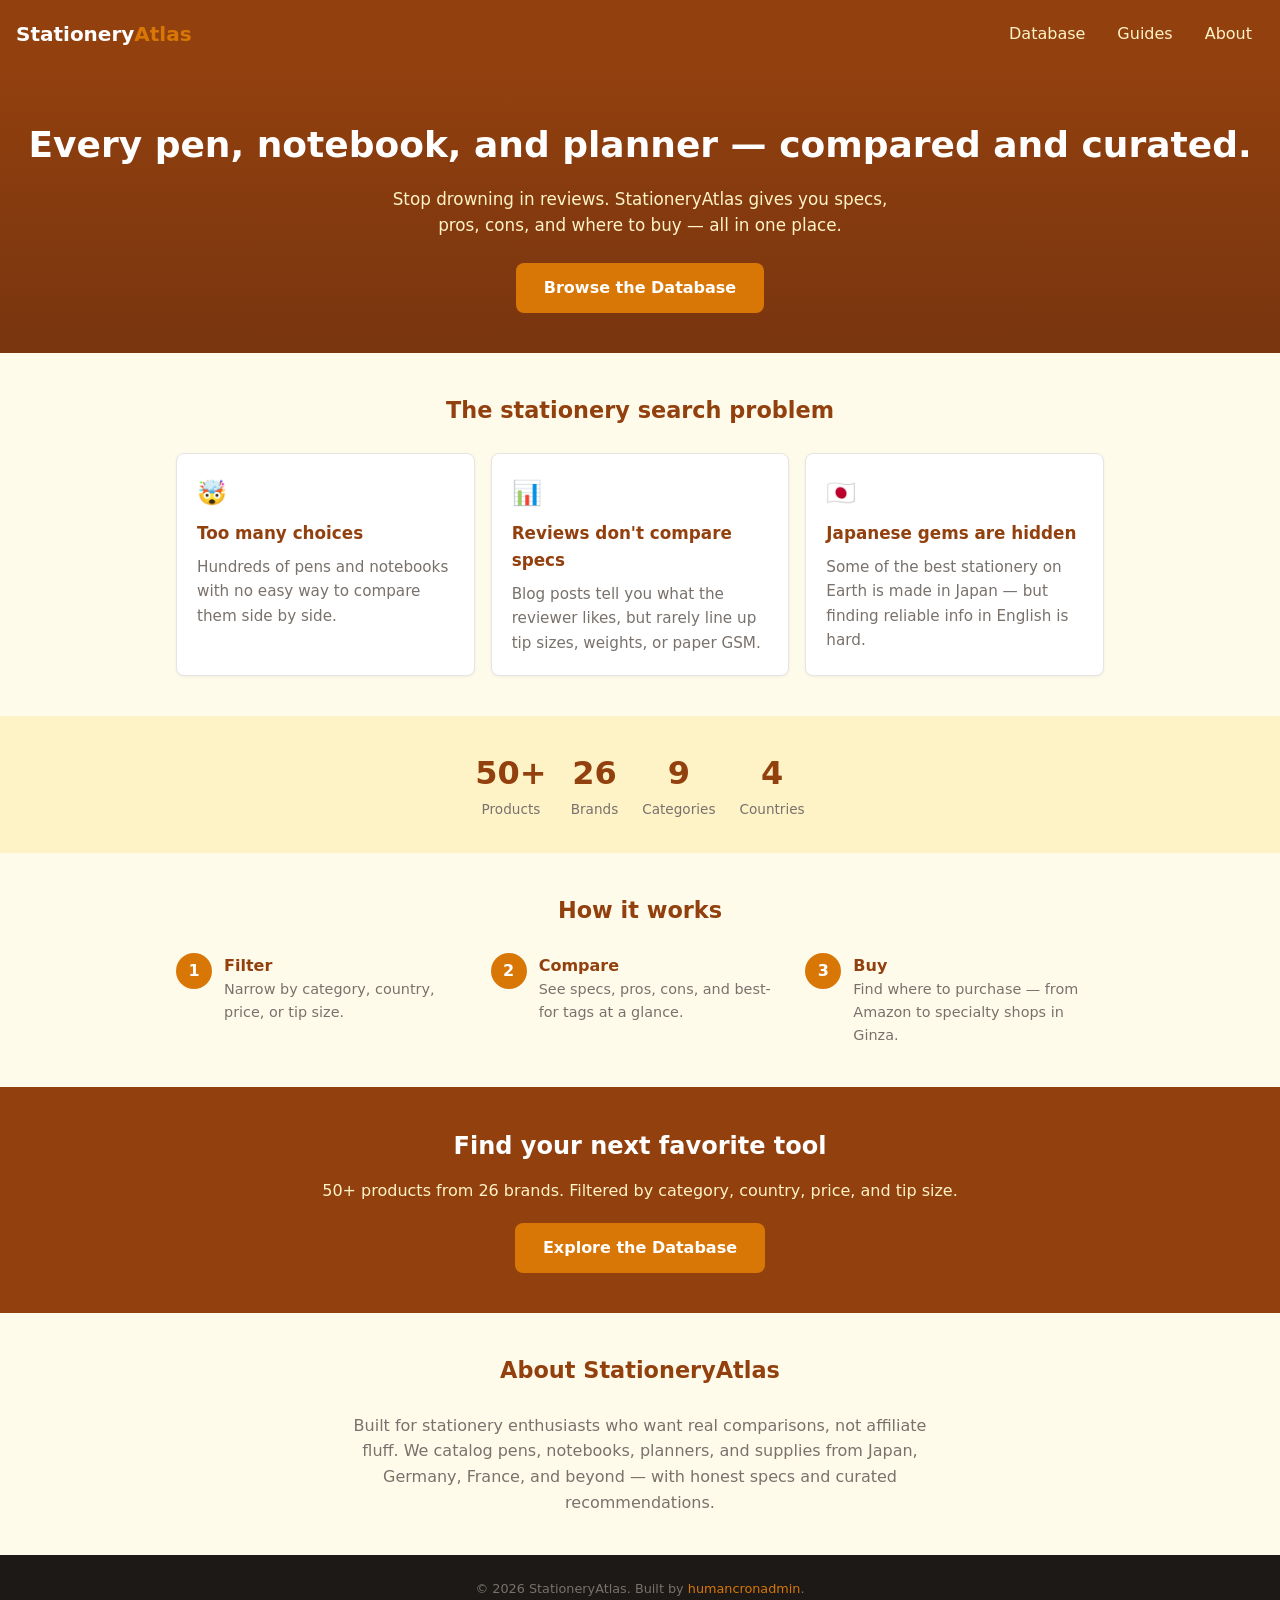
==== index.html @ 9c2e7a84 "init: StationeryAtlas - curated pen and notebook database 50 products from Japanese and internationa" ====
<!DOCTYPE html>
<html lang="en">
<head>
<meta charset="UTF-8">
<meta name="viewport" content="width=device-width,initial-scale=1">
<title>StationeryAtlas - Every pen, notebook, and planner compared</title>
<meta name="description" content="A curated database of pens, notebooks, planners, and stationery supplies. Compare specs, find hidden Japanese gems, and discover your next favorite tool.">
<meta property="og:title" content="StationeryAtlas - Curated Stationery Database">
<meta property="og:description" content="Every pen, notebook, and planner — compared and curated. 50+ products from 26 brands across Japan, Germany, and France.">
<meta property="og:type" content="website">
<meta property="og:url" content="https://humancronadmin.github.io/stationery-atlas/">
<link rel="canonical" href="https://humancronadmin.github.io/stationery-atlas/">
<link rel="stylesheet" href="css/style.css">
</head>
<body>
<nav class="nav">
  <a href="index.html" class="nav-brand">Stationery<span>Atlas</span></a>
  <div class="nav-links">
    <a href="database.html">Database</a>
    <a href="#guides">Guides</a>
    <a href="#about">About</a>
  </div>
</nav>

<section class="hero">
  <h1>Every pen, notebook, and planner — compared and curated.</h1>
  <p>Stop drowning in reviews. StationeryAtlas gives you specs, pros, cons, and where to buy — all in one place.</p>
  <a href="database.html" class="btn btn-primary">Browse the Database</a>
</section>

<section class="section">
  <h2 class="section-title">The stationery search problem</h2>
  <div class="card-grid" id="problems"></div>
</section>

<div class="stats" id="stats"></div>

<section class="section" id="guides">
  <h2 class="section-title">How it works</h2>
  <div class="steps" id="steps"></div>
</section>

<section class="cta">
  <h2>Find your next favorite tool</h2>
  <p>50+ products from 26 brands. Filtered by category, country, price, and tip size.</p>
  <a href="database.html" class="btn btn-primary">Explore the Database</a>
</section>

<section class="section" id="about">
  <h2 class="section-title">About StationeryAtlas</h2>
  <p style="text-align:center;color:var(--muted);max-width:600px;margin:0 auto">
    Built for stationery enthusiasts who want real comparisons, not affiliate fluff.
    We catalog pens, notebooks, planners, and supplies from Japan, Germany, France, and beyond —
    with honest specs and curated recommendations.
  </p>
</section>

<footer class="footer">
  <p>&copy; 2026 StationeryAtlas. Built by <a href="https://github.com/humancronadmin" target="_blank" rel="noopener">humancronadmin</a>.</p>
</footer>

<script>
const problems=[
  {icon:"🤯",title:"Too many choices",desc:"Hundreds of pens and notebooks with no easy way to compare them side by side."},
  {icon:"📊",title:"Reviews don't compare specs",desc:"Blog posts tell you what the reviewer likes, but rarely line up tip sizes, weights, or paper GSM."},
  {icon:"🇯🇵",title:"Japanese gems are hidden",desc:"Some of the best stationery on Earth is made in Japan — but finding reliable info in English is hard."}
];
const stats=[
  {num:"50+",label:"Products"},
  {num:"26",label:"Brands"},
  {num:"9",label:"Categories"},
  {num:"4",label:"Countries"}
];
const steps=[
  {title:"Filter",desc:"Narrow by category, country, price, or tip size."},
  {title:"Compare",desc:"See specs, pros, cons, and best-for tags at a glance."},
  {title:"Buy",desc:"Find where to purchase — from Amazon to specialty shops in Ginza."}
];
document.getElementById("problems").innerHTML=problems.map(p=>`<div class="card"><div class="card-icon">${p.icon}</div><h3>${p.title}</h3><p>${p.desc}</p></div>`).join("");
document.getElementById("stats").innerHTML=stats.map(s=>`<div><div class="stat-num">${s.num}</div><div class="stat-label">${s.label}</div></div>`).join("");
document.getElementById("steps").innerHTML=steps.map(s=>`<div class="step"><h3>${s.title}</h3><p>${s.desc}</p></div>`).join("");
</script>
</body>
</html>
---- css/style.css ----
/* === Reset & Base === */
*,*::before,*::after{box-sizing:border-box;margin:0;padding:0}
:root{
  --brown:#92400E;--amber:#D97706;--cream:#FFFBEB;--light:#FEF3C7;
  --text:#1C1917;--muted:#78716C;--white:#fff;--radius:8px;
}
body{font-family:'Segoe UI',system-ui,-apple-system,sans-serif;color:var(--text);background:var(--cream);line-height:1.6}
a{color:var(--brown);text-decoration:none}
a:hover{color:var(--amber)}
img{max-width:100%;display:block}

/* === Nav === */
.nav{background:var(--brown);padding:12px 16px;display:flex;align-items:center;justify-content:space-between;position:sticky;top:0;z-index:100}
.nav-brand{color:var(--white);font-size:1.25rem;font-weight:700}
.nav-brand span{color:var(--amber)}
.nav-links{display:flex;gap:8px}
.nav-links a{color:var(--light);font-size:.9rem;padding:8px 12px;border-radius:var(--radius);min-height:44px;display:flex;align-items:center}
.nav-links a:hover,.nav-links a.active{background:rgba(255,255,255,.15);color:var(--white)}

/* === Hero === */
.hero{text-align:center;padding:48px 16px 40px;background:linear-gradient(180deg,var(--brown) 0%,#78350F 100%);color:var(--white)}
.hero h1{font-size:1.75rem;margin-bottom:12px}
.hero p{font-size:1.05rem;color:var(--light);max-width:540px;margin:0 auto 24px}
.btn{display:inline-flex;align-items:center;justify-content:center;min-height:44px;padding:12px 28px;border-radius:var(--radius);font-weight:600;font-size:1rem;border:none;cursor:pointer;transition:background .2s}
.btn-primary{background:var(--amber);color:var(--white)}
.btn-primary:hover{background:#B45309}
.btn-outline{border:2px solid var(--amber);color:var(--amber);background:transparent}
.btn-outline:hover{background:var(--amber);color:var(--white)}

/* === Sections === */
.section{padding:40px 16px;max-width:960px;margin:0 auto}
.section-title{font-size:1.4rem;color:var(--brown);text-align:center;margin-bottom:24px}

/* === Problem Cards === */
.card-grid{display:grid;gap:16px}
.card{background:var(--white);border-radius:var(--radius);padding:20px;border:1px solid #E7E5E4;box-shadow:0 1px 3px rgba(0,0,0,.06)}
.card h3{color:var(--brown);margin-bottom:8px;font-size:1.05rem}
.card p{color:var(--muted);font-size:.95rem}
.card-icon{font-size:1.5rem;margin-bottom:8px}

/* === Stats === */
.stats{display:flex;flex-wrap:wrap;justify-content:center;gap:24px;text-align:center;padding:32px 16px;background:var(--light)}
.stat-num{font-size:2rem;font-weight:700;color:var(--brown)}
.stat-label{font-size:.85rem;color:var(--muted)}

/* === Steps === */
.steps{display:grid;gap:16px;counter-reset:step}
.step{position:relative;padding-left:48px}
.step::before{counter-increment:step;content:counter(step);position:absolute;left:0;top:0;width:36px;height:36px;border-radius:50%;background:var(--amber);color:var(--white);font-weight:700;display:flex;align-items:center;justify-content:center}
.step h3{font-size:1rem;color:var(--brown)}
.step p{color:var(--muted);font-size:.9rem}

/* === CTA === */
.cta{text-align:center;padding:40px 16px;background:var(--brown);color:var(--white)}
.cta h2{margin-bottom:12px}
.cta p{color:var(--light);margin-bottom:20px}

/* === Footer === */
.footer{text-align:center;padding:24px 16px;background:#1C1917;color:var(--muted);font-size:.8rem}
.footer a{color:var(--amber)}

/* === Database Page === */
.filters{display:grid;gap:12px;padding:20px 16px;max-width:960px;margin:0 auto}
.filters select,.filters input{min-height:44px;padding:8px 12px;border:1px solid #D6D3D1;border-radius:var(--radius);font-size:.95rem;background:var(--white);width:100%}
.product-grid{display:grid;gap:16px;padding:16px;max-width:960px;margin:0 auto}
.product-card{background:var(--white);border-radius:var(--radius);padding:16px;border:1px solid #E7E5E4;box-shadow:0 1px 3px rgba(0,0,0,.06)}
.product-card h3{font-size:1.05rem;color:var(--brown);margin-bottom:4px}
.product-meta{display:flex;flex-wrap:wrap;gap:8px;margin-bottom:8px;font-size:.85rem;color:var(--muted)}
.badge{display:inline-block;padding:2px 8px;border-radius:4px;font-size:.75rem;font-weight:600;background:var(--light);color:var(--brown)}
.product-price{font-weight:700;color:var(--amber);font-size:1.1rem}
.product-pros{list-style:none;padding:0;margin:8px 0}
.product-pros li::before{content:"\2713 ";color:var(--amber);font-weight:700}
.product-pros li{font-size:.85rem;color:var(--muted);padding:2px 0}
.product-best{font-size:.8rem;color:var(--brown);font-weight:600;margin-top:6px}
.product-buy{display:flex;flex-wrap:wrap;gap:6px;margin-top:8px}
.product-buy span{font-size:.75rem;padding:4px 8px;background:#F5F5F4;border-radius:4px;color:var(--muted)}
.product-count{text-align:center;padding:12px;font-size:.9rem;color:var(--muted)}
.no-results{text-align:center;padding:40px 16px;color:var(--muted)}

/* === 480px+ === */
@media(min-width:480px){
  .hero h1{font-size:2.25rem}
  .card-grid{grid-template-columns:repeat(3,1fr)}
  .filters{grid-template-columns:1fr 1fr 1fr 1fr;align-items:end}
  .product-grid{grid-template-columns:repeat(2,1fr)}
  .steps{grid-template-columns:repeat(3,1fr)}
  .nav-links a{font-size:1rem}
}
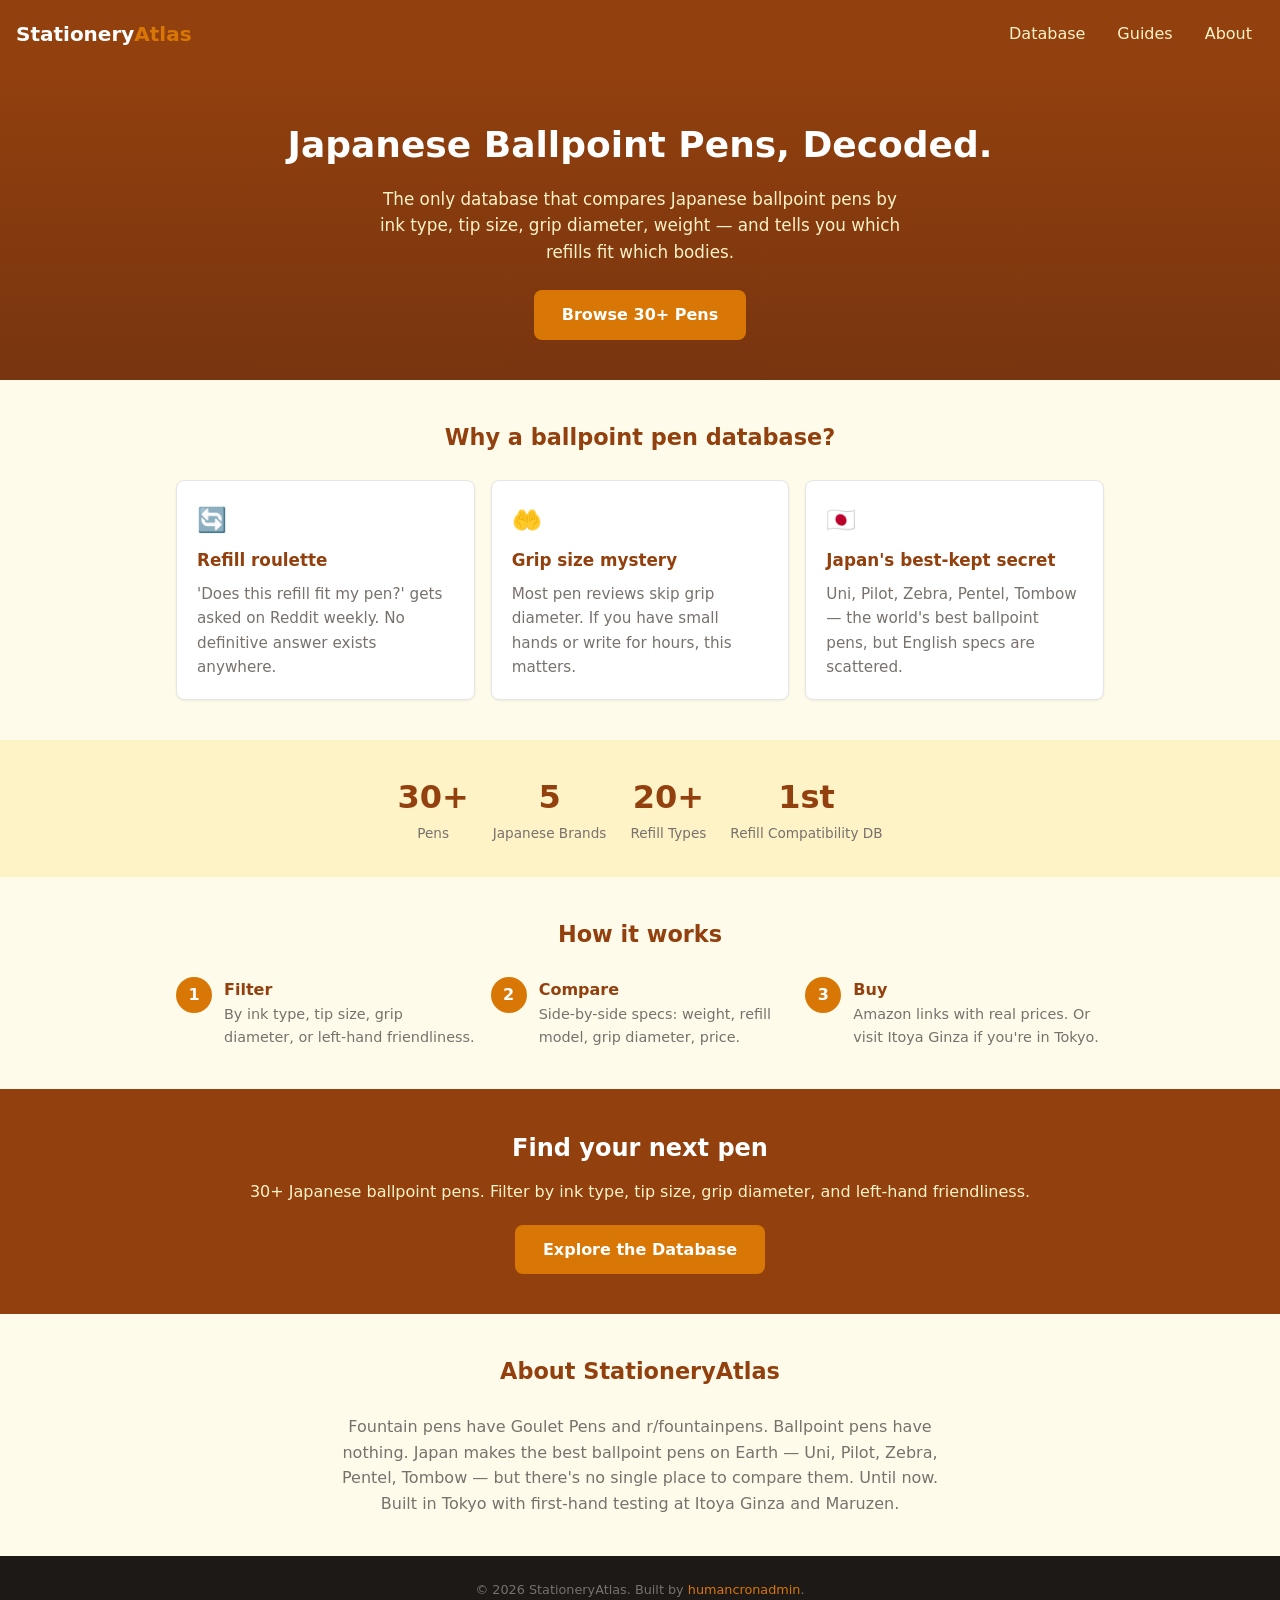
==== commit 7ea84752: "Pivot to Japanese ballpoint pen specialist Replace general stationery database with ballpoint pen fo" ====
--- a/index.html
+++ b/index.html
@@ -1,84 +1,94 @@
 <!DOCTYPE html>
 <html lang="en">
 <head>
+<script type="text/javascript">(function(c,l,a,r,i,t,y){c[a]=c[a]||function(){(c[a].q=c[a].q||[]).push(arguments)};t=l.createElement(r);t.async=1;t.src="https://www.clarity.ms/tag/"+i;y=l.getElementsByTagName(r)[0];y.parentNode.insertBefore(t,y);})(window, document, "clarity", "script", "wb2kvqe311");</script>
+<meta name="google-site-verification" content="V2clKLw3TIESFtet" />
 <meta charset="UTF-8">
 <meta name="viewport" content="width=device-width,initial-scale=1">
-<title>StationeryAtlas - Every pen, notebook, and planner compared</title>
-<meta name="description" content="A curated database of pens, notebooks, planners, and stationery supplies. Compare specs, find hidden Japanese gems, and discover your next favorite tool.">
-<meta property="og:title" content="StationeryAtlas - Curated Stationery Database">
-<meta property="og:description" content="Every pen, notebook, and planner — compared and curated. 50+ products from 26 brands across Japan, Germany, and France.">
+<title>StationeryAtlas - Japanese Ballpoint Pens, Decoded</title>
+<meta name="description" content="The world's first ballpoint pen refill compatibility database. Compare Japanese pens by ink type, tip size, grip diameter, and find which refills fit which bodies.">
+<meta property="og:title" content="StationeryAtlas - Japanese Ballpoint Pen Database">
+<meta property="og:description" content="Japanese ballpoint pens decoded. 30+ pens, refill compatibility, specs compared. Uni, Pilot, Zebra, Pentel, Tombow.">
 <meta property="og:type" content="website">
 <meta property="og:url" content="https://humancronadmin.github.io/stationery-atlas/">
 <link rel="canonical" href="https://humancronadmin.github.io/stationery-atlas/">
 <link rel="stylesheet" href="css/style.css">
+
+<script type="application/ld+json">{"@context":"https://schema.org","@type":"WebSite","name":"StationeryAtlas","url":"https://humancronadmin.github.io/stationery-atlas/","description":"Japanese ballpoint pen database with refill compatibility, specs comparison, and first-hand reviews from Tokyo stationery shops","inLanguage":"en","potentialAction":{"@type":"SearchAction","target":{"@type":"EntryPoint","urlTemplate":"https://humancronadmin.github.io/stationery-atlas/?q={search_term_string}"},"query-input":"required name=search_term_string"}}</script>
+<script type="application/ld+json">{"@context":"https://schema.org","@type":"CollectionPage","name":"StationeryAtlas","url":"https://humancronadmin.github.io/stationery-atlas/","description":"Japanese ballpoint pen database with refill compatibility and first-hand reviews","about":{"@type":"Thing","name":"Japanese ballpoint pens"},"audience":{"@type":"Audience","audienceType":"pen enthusiasts, left-handed writers, and anyone looking for the best Japanese ballpoint pen"},"isAccessibleForFree":true,"inLanguage":"en"}</script>
+<script type="application/ld+json">{"@context":"https://schema.org","@type":"BreadcrumbList","itemListElement":[{"@type":"ListItem","position":1,"name":"Home","item":"https://humancronadmin.github.io/stationery-atlas/"}]}</script>
 </head>
 <body>
 <nav class="nav">
-  <a href="index.html" class="nav-brand">Stationery<span>Atlas</span></a>
-  <div class="nav-links">
-    <a href="database.html">Database</a>
-    <a href="#guides">Guides</a>
-    <a href="#about">About</a>
-  </div>
+ <a href="index.html" class="nav-brand">Stationery<span>Atlas</span></a>
+ <div class="nav-links">
+ <a href="database.html">Database</a>
+ <a href="#guides">Guides</a>
+ <a href="#about">About</a>
+ </div>
 </nav>
 
 <section class="hero">
-  <h1>Every pen, notebook, and planner — compared and curated.</h1>
-  <p>Stop drowning in reviews. StationeryAtlas gives you specs, pros, cons, and where to buy — all in one place.</p>
-  <a href="database.html" class="btn btn-primary">Browse the Database</a>
+ <h1>Japanese Ballpoint Pens, Decoded.</h1>
+ <p>The only database that compares Japanese ballpoint pens by ink type, tip size, grip diameter, weight — and tells you which refills fit which bodies.</p>
+ <a href="database.html" class="btn btn-primary">Browse 30+ Pens</a>
 </section>
 
 <section class="section">
-  <h2 class="section-title">The stationery search problem</h2>
-  <div class="card-grid" id="problems"></div>
+ <h2 class="section-title">Why a ballpoint pen database?</h2>
+ <div class="card-grid" id="problems"></div>
 </section>
 
 <div class="stats" id="stats"></div>
 
 <section class="section" id="guides">
-  <h2 class="section-title">How it works</h2>
-  <div class="steps" id="steps"></div>
+ <h2 class="section-title">How it works</h2>
+ <div class="steps" id="steps"></div>
 </section>
 
 <section class="cta">
-  <h2>Find your next favorite tool</h2>
-  <p>50+ products from 26 brands. Filtered by category, country, price, and tip size.</p>
-  <a href="database.html" class="btn btn-primary">Explore the Database</a>
+ <h2>Find your next pen</h2>
+ <p>30+ Japanese ballpoint pens. Filter by ink type, tip size, grip diameter, and left-hand friendliness.</p>
+ <a href="database.html" class="btn btn-primary">Explore the Database</a>
 </section>
 
 <section class="section" id="about">
-  <h2 class="section-title">About StationeryAtlas</h2>
-  <p style="text-align:center;color:var(--muted);max-width:600px;margin:0 auto">
-    Built for stationery enthusiasts who want real comparisons, not affiliate fluff.
-    We catalog pens, notebooks, planners, and supplies from Japan, Germany, France, and beyond —
-    with honest specs and curated recommendations.
-  </p>
+ <h2 class="section-title">About StationeryAtlas</h2>
+ <p style="text-align:center;color:var(--muted);max-width:600px;margin:0 auto">
+ Fountain pens have Goulet Pens and r/fountainpens. Ballpoint pens have nothing.
+ Japan makes the best ballpoint pens on Earth — Uni, Pilot, Zebra, Pentel, Tombow —
+ but there's no single place to compare them. Until now. Built in Tokyo with
+ first-hand testing at Itoya Ginza and Maruzen.
+ </p>
 </section>
 
 <footer class="footer">
-  <p>&copy; 2026 StationeryAtlas. Built by <a href="https://github.com/humancronadmin" target="_blank" rel="noopener">humancronadmin</a>.</p>
+ <p>&copy; 2026 StationeryAtlas. Built by <a href="https://github.com/humancronadmin" target="_blank" rel="noopener">humancronadmin</a>.</p>
 </footer>
 
 <script>
 const problems=[
-  {icon:"🤯",title:"Too many choices",desc:"Hundreds of pens and notebooks with no easy way to compare them side by side."},
-  {icon:"📊",title:"Reviews don't compare specs",desc:"Blog posts tell you what the reviewer likes, but rarely line up tip sizes, weights, or paper GSM."},
-  {icon:"🇯🇵",title:"Japanese gems are hidden",desc:"Some of the best stationery on Earth is made in Japan — but finding reliable info in English is hard."}
+ {icon:"🔄",title:"Refill roulette",desc:"'Does this refill fit my pen?' gets asked on Reddit weekly. No definitive answer exists anywhere."},
+ {icon:"🤲",title:"Grip size mystery",desc:"Most pen reviews skip grip diameter. If you have small hands or write for hours, this matters."},
+ {icon:"🇯🇵",title:"Japan's best-kept secret",desc:"Uni, Pilot, Zebra, Pentel, Tombow — the world's best ballpoint pens, but English specs are scattered."}
 ];
 const stats=[
-  {num:"50+",label:"Products"},
-  {num:"26",label:"Brands"},
-  {num:"9",label:"Categories"},
-  {num:"4",label:"Countries"}
+ {num:"30+",label:"Pens"},
+ {num:"5",label:"Japanese Brands"},
+ {num:"20+",label:"Refill Types"},
+ {num:"1st",label:"Refill Compatibility DB"}
 ];
 const steps=[
-  {title:"Filter",desc:"Narrow by category, country, price, or tip size."},
-  {title:"Compare",desc:"See specs, pros, cons, and best-for tags at a glance."},
-  {title:"Buy",desc:"Find where to purchase — from Amazon to specialty shops in Ginza."}
+ {title:"Filter",desc:"By ink type, tip size, grip diameter, or left-hand friendliness."},
+ {title:"Compare",desc:"Side-by-side specs: weight, refill model, grip diameter, price."},
+ {title:"Buy",desc:"Amazon links with real prices. Or visit Itoya Ginza if you're in Tokyo."}
 ];
 document.getElementById("problems").innerHTML=problems.map(p=>`<div class="card"><div class="card-icon">${p.icon}</div><h3>${p.title}</h3><p>${p.desc}</p></div>`).join("");
 document.getElementById("stats").innerHTML=stats.map(s=>`<div><div class="stat-num">${s.num}</div><div class="stat-label">${s.label}</div></div>`).join("");
 document.getElementById("steps").innerHTML=steps.map(s=>`<div class="step"><h3>${s.title}</h3><p>${s.desc}</p></div>`).join("");
 </script>
+<script async src="https://pagead2.googlesyndication.com/pagead/js/adsbygoogle.js?client=ca-pub-6776399834647681" crossorigin="anonymous"></script>
+<script async src="https://www.googletagmanager.com/gtag/js?id=G-ZVW8Y7HVS0"></script>
+<script>window.dataLayer=window.dataLayer||[];function gtag(){dataLayer.push(arguments)}gtag('js',new Date());gtag('config','G-ZVW8Y7HVS0');</script>
 </body>
 </html>
